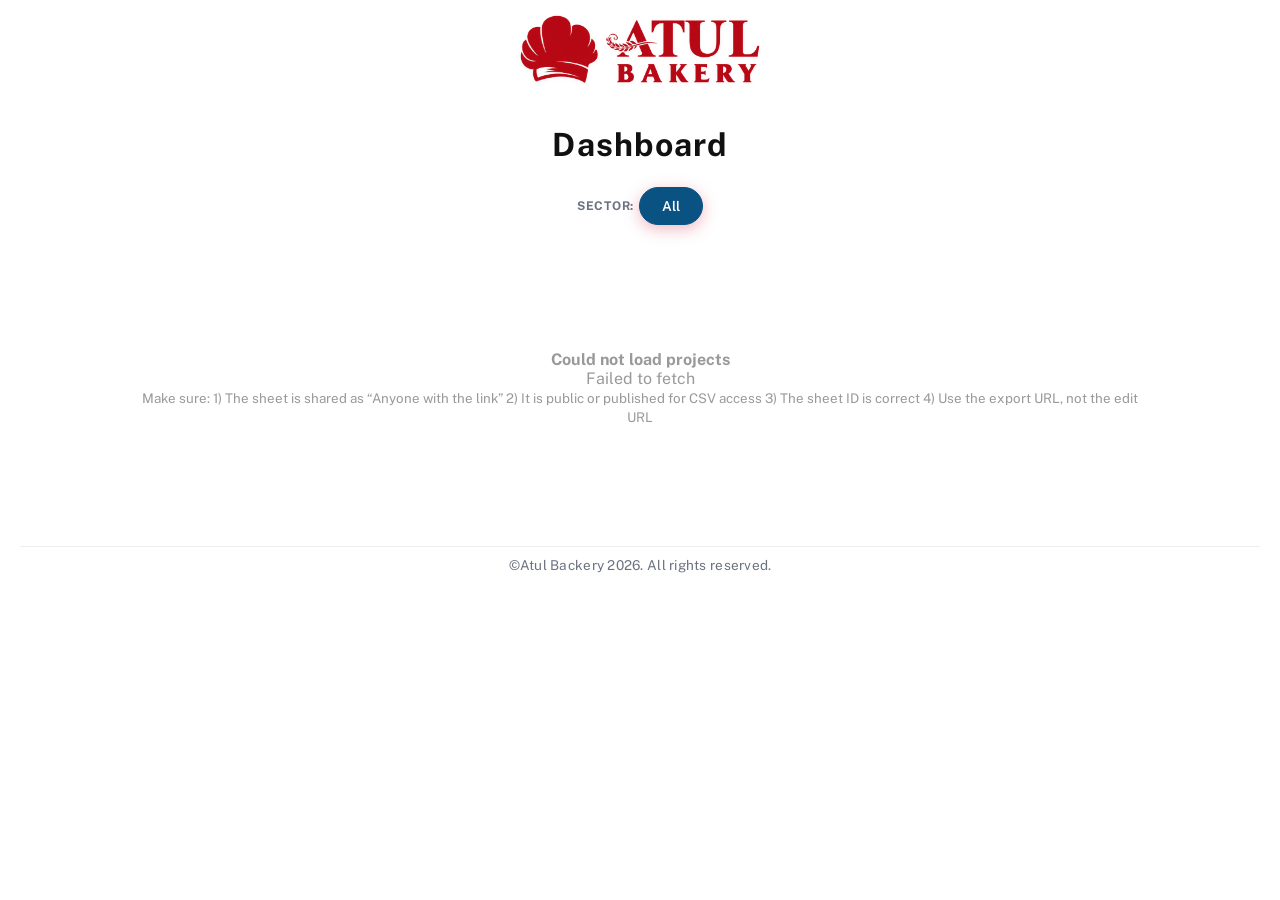
==== index.html @ d1827a09 "Add files via upload" ====
<!DOCTYPE html>
<html lang="en">
<head>
    <meta charset="UTF-8">
    <meta name="viewport" content="width=device-width, initial-scale=1.0">
    <title>Dashboard</title>
    <link href="https://fonts.googleapis.com/css2?family=Public+Sans:ital,wght@0,300;0,400;0,500;0,600;0,700;1,400;1,600&family=Lora:wght@600&family=Playfair+Display:wght@700&display=swap" rel="stylesheet">
    <link rel="stylesheet" href="style.css">
</head>
<body>

    <div class="container">
        <div class="page-header">
            <div class="eyebrow">
                <img src="Atul Bakery Logo.png" alt="" class="nav-logo">
            </div>
            <h1 class="title">Dashboard</h1>
            
            <div class="filters-bar" id="filters-container">
                <span class="fl">Sector:</span>
                <button class="fb active" type="button" onclick="filter('All', this)">All</button>
            </div>

            <div class="portfolio-grid" id="portfolio-grid"></div>
        </div>
    </div>

    <footer class="main-footer">
        <p>&copy;Atul Backery 2026. All rights reserved.</p>
    </footer>

    <script>
        // ── THEME COLORS ──────────────────────────────────────────────
        const THEME = '#0a5282';
        const THEME1 = '#F9FAFB';

        // ── INDUSTRY CONFIG ───────────────────────────────────────────
        const IC = {
    'Lead': {bg: THEME1},
    'Sales':    {bg: THEME1},
    'Finance': {bg: THEME1}
        };

        // ── GOOGLE SHEET CONFIG ───────────────────────────────────────
        const SHEET_URL = "https://docs.google.com/spreadsheets/d/1YdhIhmyRebWQABDHykCsyo1JtKIO3J5lsD_0U9uMmq8/edit?usp=sharing";
        const SHEET_GID = "0";

        function resolveSheetId(url) {
            const match = url.match(/\/spreadsheets\/d\/([a-zA-Z0-9-_]+)/i);
            return match ? match[1] : "1YdhIhmyRebWQABDHykCsyo1JtKIO3J5lsD_0U9uMmq8";
        }

        const SHEET_ID = resolveSheetId(SHEET_URL);
        const sheetUrl = `https://docs.google.com/spreadsheets/d/${SHEET_ID}/gviz/tq?tqx=out:csv&gid=${SHEET_GID}`;

        let DATA = [];
        let AF = 'All';
        let isViewingGoogleSheets = false;

        // ── DATA LOADER ───────────────────────────────────────────────
        async function loadDataFromSheet() {
            try {
                const controller = new AbortController();
                const timeoutId = setTimeout(() => controller.abort(), 10000);

                const response = await fetch(sheetUrl, { signal: controller.signal });
                clearTimeout(timeoutId);

                if (!response.ok) throw new Error(`Sheet link failed (${response.status})`);

                const csvData = await response.text();
                if (!csvData || csvData.length === 0) throw new Error("Sheet returned empty data");

                const rows = csvData.split('\n').filter(row => row.trim()).slice(1);

                DATA = rows.map((row, idx) => {
                    const cols = row.split(/,(?=(?:(?:[^"]*"){2})*[^"]*$)/);
                    if (cols.length < 5) {
                        console.warn(`⚠️ Row ${idx} has only ${cols.length} columns (need 5):`, row);
                        return null;
                    }
                    return {
                        title:        cols[0]?.replace(/"/g, '').trim(),
                        industry:     cols[1]?.replace(/"/g, '').trim(),
                        description:  cols[2]?.replace(/"/g, '').trim(),
                        dashboardUrl: cols[3]?.replace(/"/g, '').trim(),
                        imageUrl:     cols[4]?.replace(/"/g, '').trim()
                    };
                }).filter(p => p !== null && p.title !== "");

                if (DATA.length === 0) throw new Error("No valid projects found in sheet");

                refresh();
            } catch (error) {
                console.error("❌ Error loading sheet:", error);
                document.getElementById('portfolio-grid').innerHTML =
                    `<div style="grid-column:1/-1;text-align:center;padding:100px;color:#999;">
                        <strong>Could not load projects</strong><br>
                        ${error.message}<br>
                        <small>Make sure: 1) The sheet is shared as “Anyone with the link” 2) It is public or published for CSV access 3) The sheet ID is correct 4) Use the export URL, not the edit URL</small>
                    </div>`;
            }
        }

        // ── HELPERS & FILTERS ─────────────────────────────────────────
        function gc(ind) {
            for (const [k, v] of Object.entries(IC)) {
                if (ind && ind.toLowerCase().includes(k.toLowerCase())) return v;
            }
            return {bg: THEME1};
        }

        function isGoogleSheet(industry) {
            return industry && industry.trim().toLowerCase() === 'google sheet';
        }

        function buildFilters() {
            const bar = document.getElementById('filters-container');
            if (!bar) return;
            bar.innerHTML = '<span class="fl">Sector:</span><button class="fb active" type="button" onclick="filter(\'All\', this)">All</button>';

            [...new Set(DATA.map(p => p.industry))].forEach(ind => {
                if (ind) {
                    const b = document.createElement('button');
                    b.className = 'fb';
                    b.type = 'button';
                    b.textContent = isGoogleSheet(ind) ? 'Google Sheets' : ind;
                    b.onclick = (e) => filter(ind, e.target);
                    bar.appendChild(b);
                }
            });
        }

        function filter(v, btn) {
            AF = v;
            isViewingGoogleSheets = (v.toLowerCase() === 'google sheet');

            document.querySelectorAll('.fb').forEach(b => b.classList.remove('active'));
            if (btn) {
                btn.classList.add('active');
            } else {
                document.querySelectorAll('.fb').forEach(b => {
                    if (b.textContent.trim().toLowerCase() === v.toLowerCase()) {
                        b.classList.add('active');
                    }
                });
            }

            applyCurrentView();
        }

        function openGoogleSheetsGroup() {
            isViewingGoogleSheets = true;
            document.querySelectorAll('.fb').forEach(b => {
                b.classList.toggle('active', b.textContent.trim().toLowerCase() === 'google sheet');
            });
            applyCurrentView();
        }

        function closeGoogleSheetsGroup() {
            isViewingGoogleSheets = false;
            AF = 'All';
            document.querySelectorAll('.fb').forEach(b => {
                b.classList.toggle('active', b.textContent.trim().toLowerCase() === 'all');
            });
            applyCurrentView();
        }

        function applyCurrentView() {
            if (isViewingGoogleSheets) {
                const sheetsList = DATA.filter(p => isGoogleSheet(p.industry));
                renderNestedSheets(sheetsList);
            } else {
                const list = AF === 'All' ? DATA : DATA.filter(p => p.industry === AF);
                renderMainGrid(list);
            }
        }

        // ── RENDER FUNCTIONS ──────────────────────────────────────────
        function renderMainGrid(list) {
            const g = document.getElementById('portfolio-grid');

            if (!list.length) {
                g.innerHTML = '<div style="grid-column:1/-1;text-align:center;padding:100px;">No projects found.</div>';
                return;
            }

            const standardItems = [];
            const sheetItems = [];

            list.forEach(p => {
                if (isGoogleSheet(p.industry)) {
                    sheetItems.push(p);
                } else {
                    standardItems.push(p);
                }
            });

            let html = '';

            // Render consolidated Google Sheets container card (without custom border)
            if (sheetItems.length > 0) {
                const previewImg = sheetItems[0].imageUrl || 'https://via.placeholder.com/400x200?text=Google+Sheets';
                html += `
                    <div class="portfolio-card google-sheets-folder" onclick="openGoogleSheetsGroup()" style="cursor:pointer;">
                        <div class="card-header">
                            <span class="industry-badge" style="background-color:${THEME1}; color:${THEME}; font-weight:700;">Google Sheets</span>
                            <div class="image-container">
                                <img src="${previewImg}" alt="Google Sheets Collection"
                                    onerror="this.src='https://via.placeholder.com/400x200?text=Google+Sheets'">
                            </div>
                        </div>
                        <div class="portfolio-info">
                            <h3>Google Sheets</h3>
                            <div class="desc-container">
                                <p class="description">Collection of internal tracking and operational sheets (${sheetItems.length} total).</p>
                            </div>
                            <div class="open-btn" style="background:${THEME}">Open Collection (${sheetItems.length}) →</div>
                        </div>
                    </div>`;
            }

            // Render standard project cards
            html += standardItems.map(p => {
                const c = gc(p.industry);
                return `
                    <div class="portfolio-card" onclick="window.open('${p.dashboardUrl}', '_blank')">
                        <div class="card-header">
                            <span class="industry-badge" style="background-color:${c.bg}">${p.industry}</span>
                            <div class="image-container">
                                <img src="${p.imageUrl}" alt="${p.title}"
                                    onerror="this.src='https://via.placeholder.com/400x200?text=Preview+Coming+Soon'">
                            </div>
                        </div>
                        <div class="portfolio-info">
                            <h3>${p.title}</h3>
                            <div class="desc-container" data-fulltext="${p.description}">
                                <p class="description">${p.description}</p>
                            </div>
                            <div class="open-btn" style="background:${THEME}">View Dashboard →</div>
                        </div>
                    </div>`;
            }).join('');

            g.innerHTML = html;
        }

        function renderNestedSheets(sheetsList) {
            const g = document.getElementById('portfolio-grid');

            const backBanner = `
                <div style="grid-column: 1 / -1; display:flex; justify-content:space-between; align-items:center; margin-bottom: 20px; padding: 14px 20px; background: #f0f4f8; border-radius: 8px;">
                    <span style="font-weight: 600; font-size: 1.1rem; color: #1f2937;">Google Sheets Collection (${sheetsList.length})</span>
                    <button type="button" onclick="closeGoogleSheetsGroup()" style="padding: 8px 16px; border:none; background:${THEME}; color:#fff; border-radius:6px; cursor:pointer; font-weight:600;">← Back to All</button>
                </div>`;

            const cards = sheetsList.map(p => `
                <div class="portfolio-card" onclick="window.open('${p.dashboardUrl}', '_blank')">
                    <div class="card-header">
                        <span class="industry-badge" style="background-color:${THEME1}">Google sheet</span>
                        <div class="image-container">
                            <img src="${p.imageUrl}" alt="${p.title}"
                                onerror="this.src='https://via.placeholder.com/400x200?text=Sheet+Preview'">
                        </div>
                    </div>
                    <div class="portfolio-info">
                        <h3>${p.title}</h3>
                        <div class="desc-container" data-fulltext="${p.description}">
                            <p class="description">${p.description}</p>
                        </div>
                        <div class="open-btn" style="background:${THEME}">Open Sheet ↗</div>
                    </div>
                </div>
            `).join('');

            g.innerHTML = backBanner + cards;
        }

        function refresh() {
            buildFilters();
            applyCurrentView();
        }

        loadDataFromSheet();
    </script>
</body>
</html>
---- style.css ----
@import url('https://fonts.googleapis.com/css2?family=Public+Sans:ital,wght@0,300;0,400;0,500;0,600;0,700;1,400;1,600&family=Lora:wght@600&family=Playfair+Display:wght@700&display=swap');

*, *::before, *::after { margin: 0; padding: 0; box-sizing: border-box; }

:root {
    --bg: #F8F9FA;
    --white: #ffffff;
    --text: #111827;
    --muted: #6B7280;
    --border: #E5E7EB;
    --accent: #0a5282;
    --shadow-sm: 0 1px 2px 0 rgba(0,0,0,0.05);
    --framer-font-family: "Public Sans", "Public Sans Placeholder", sans-serif;
    --framer-font-family-bold: "Public Sans", sans-serif;
    --framer-font-family-bold-italic: "Public Sans", sans-serif;
    --framer-font-family-italic: "Public Sans", "Public Sans Placeholder", sans-serif;
}

body {
    background-color: #ffffff;
    font-family: var(--framer-font-family);
    color: var(--text);
    padding: 20px;
    padding-top: 2px !important;
}

.container { max-width: 1200px; margin: 0 auto; margin-top:0px !important; padding-top:0px !important; }

/* HEADER */
.page-header {width : 100%; padding-top: 0px; padding-bottom: 0px; margin: 0; text-align: center; }
.eyebrow { margin-bottom: 0px !important; gap: 4px; margin-top:0px; display: flex! important; justify-content:center; align-items:center;padding-bottom: 0px !important;}
/* Specific Logo Sizing */
.nav-logo {
    height: 90px;    /* Reduced from 32px for a more subtle, high-end look */
    width: auto;     /* Maintains aspect ratio */
    padding: 5px;      /* Ensures no internal padding is pushing space */
    margin : 0;
    margin-top: 2px !important;
    filter: drop-shadow(0 1px 2px rgba(0,0,0,0.05));
}
.title { font-family: var(--framer-font-family-bold); font-size: 3.5 rem; font-weight: 1500; margin-bottom: 24px; color: #111;letter-spacing: 0.04em; margin-top:-18px; padding-top:50px !important;}

/* FILTERS */
.filters-bar { display: flex; justify-content: center; align-items: center; gap: 5px; flex-wrap: wrap; margin: 0 auto 30px auto; max-width: 1000px; padding-bottom: 0 !important;}
.fl { font-size: 0.75rem; font-weight: 700; color: var(--muted); text-transform: uppercase; letter-spacing: 0.06em; font-family: var(--framer-font-family); }
.fb {
    padding: 10px 22px; border-radius: 50px;
    border: 1.5px solid var(--border);
    background: var(--white); color: var(--muted);
    font-size: 0.85rem; font-weight: 600;
    cursor: pointer; transition: all 0.25s ease;
    box-shadow: var(--shadow-sm);
    font-family: var(--framer-font-family);
}
.fb:hover { border-color: var(--accent); color: var(--accent); transform: translateY(-2px); box-shadow: 0 4px 12px rgba(210,52,80,0.15); }
.fb.active { background: var(--accent); color: #fff; border-color: var(--accent); box-shadow: 0 4px 16px rgba(210,52,80,0.35); }

/* GRID */
.portfolio-grid {
    display: grid;
    grid-template-columns: repeat(3, 1fr);
    gap: 24px;
    align-items: stretch;   /* all cards same height in each row */
    margin-top: -5px !important;
    padding-top: 0 !important;
}

/* CARD — fixed uniform height */
.portfolio-card {
    background: #ffffff;
    border-radius: 16px;
    border: 4px solid transparent;
    overflow: visible !important;
    display: flex;
    flex-direction: column;
    height: 380px;           /* fixed height — every card identical */
    transition: all 0.35s cubic-bezier(0.165,0.84,0.44,1);
    box-shadow: var(--shadow-sm);
    cursor: pointer;
    animation: fadeInUp 0.4s ease both;
}
.portfolio-card:hover { transform: translateY(-6px); box-shadow: 0 16px 36px rgba(0,0,0,0.11); border-color: #f7f8ff !important; }
 
/* IMAGE */
.card-header { height: 185px; width: 100%; overflow: hidden; background: #f3f4f6; position: relative; flex-shrink: 0;}
.image-container { width: 100%; height: 100%; }
.image-container img { width: 100%; height: 100%; object-fit: cover; display: block; transition: transform 0.6s cubic-bezier(0.165,0.84,0.44,1); }
.portfolio-card:hover .image-container img { transform: scale(1.07); }
.industry-badge {
    position: absolute; top: 14px; left: 14px;
    color: black; padding: 5px 13px; border-radius: 12px;
    font-size: 0.65rem; font-weight: 700; z-index: 10;
    text-transform: uppercase; letter-spacing: 0.06em;
    box-shadow: 0 2px 8px rgba(0,0,0,0.2);
    font-family: var(--framer-font-family-bold);
}

/* CONTENT */
.portfolio-info {
    padding: 16px 18px 18px;
    display: flex;
    flex-direction: column;
    flex: 1;
    overflow: visible !important;
    position: relative;
}
.portfolio-info h3 {
    text-align : left !important;
    font-family: 'Lora', serif;
    font-size: 1.05rem; color: #111;
    line-height: 1.35; margin-bottom: 8px;
    display: -webkit-box;
    -webkit-line-clamp: 2;
    -webkit-box-orient: vertical;
    overflow: hidden;
    flex-shrink: 0;
}
.desc-container {
    position: relative;
    flex: 1;
    display: flex;
    flex-direction: column;
    overflow: visible !important; /* CRITICAL: Allows the card to show */
    cursor: default;
}
.description {
    font-size: 0.82rem; color: var(--muted);
    line-height: 1.6;
    display: -webkit-box;
    -webkit-line-clamp: 3;
    -webkit-box-orient: vertical;
    overflow: hidden;
    flex: 1;
    font-family: var(--framer-font-family);
    text-align: justify;
    text-justify: inter-word;
    transition: all 0.3s ease;
    position: relative;
    pointer-events: none;
    z-index:5;
}

/* 3. THE CLASSY FLOATING CARD */
.desc-container::after {
    content: attr(data-fulltext);
    position: absolute;
    bottom: 120%; 
    left: 50%;
    transform: translateX(-50%) translateY(10px);
    width: 300px;
    padding: 15px;
    background: #ffffff;
    color: var(--text);
    border-radius: 12px;
    box-shadow: 0 20px 25px -5px rgba(0,0,0,0.15);
    border: 1px solid var(--border);
    z-index: 9999;
    opacity: 0;
    visibility: hidden;
    transition: all 0.3s ease;
    font-size: 0.85rem;
    line-height: 1.5;
    white-space: normal;
    pointer-events: none;
}
.desc-container::before {
    content: '';
    position: absolute;
    bottom: 105%;
    left: 50%;
    transform: translateX(-50%) translateY(10px);
    border-width: 8px 8px 0 8px;
    border-style: solid;
    border-color: #ffffff transparent transparent transparent;
    z-index: 10000;
    opacity: 0;
    visibility: hidden;
    transition: all 0.3s ease;
}
/* TRIGGER ON CONTAINER HOVER */
.desc-container:hover::after,
.desc-container:hover::before {
    opacity: 1;
    visibility: visible;
    transform: translateX(-50%) translateY(0);
}
/* BUTTON — always pinned to bottom */
.open-btn {
    color: white;
    padding: 8px 16px; border-radius: 8px;
    display: inline-block; width: fit-content;
    font-size: 0.75rem; font-weight: 700;
    transition: opacity 0.2s;
    letter-spacing: 0.03em;
    margin-top: 12px;
    flex-shrink: 0;
    font-family: var(--framer-font-family-bold);
    position: relative;
    z-index: 10; /* Ensures button is always on a stable layer */
}
.open-btn:hover { opacity: 0.85; }

.main-footer {
    width: 100%;
    padding: 10px 0; /* Vertical breathing room at the bottom */
    text-align: center;
    border-top: 1px solid #eeeeee; /* Subtle line to separate from project cards */
    margin-top: 20px;
  }

.main-footer p {
    font-family: 'Public Sans', sans-serif;
    font-size: 0.85rem;
    color: #6b7280; /* Professional cool grey */
    letter-spacing: 0.02em;
}

@keyframes fadeInUp { from { transform: translateY(20px); opacity: 0; } to { transform: translateY(0); opacity: 1; } }

@media (max-width: 960px) { .portfolio-grid { grid-template-columns: repeat(2,1fr); } }
@media (max-width: 600px) { .title { font-size: 2.2rem; } .portfolio-grid { grid-template-columns: 1fr; } .fb { padding: 8px 16px; font-size: 0.8rem; } }
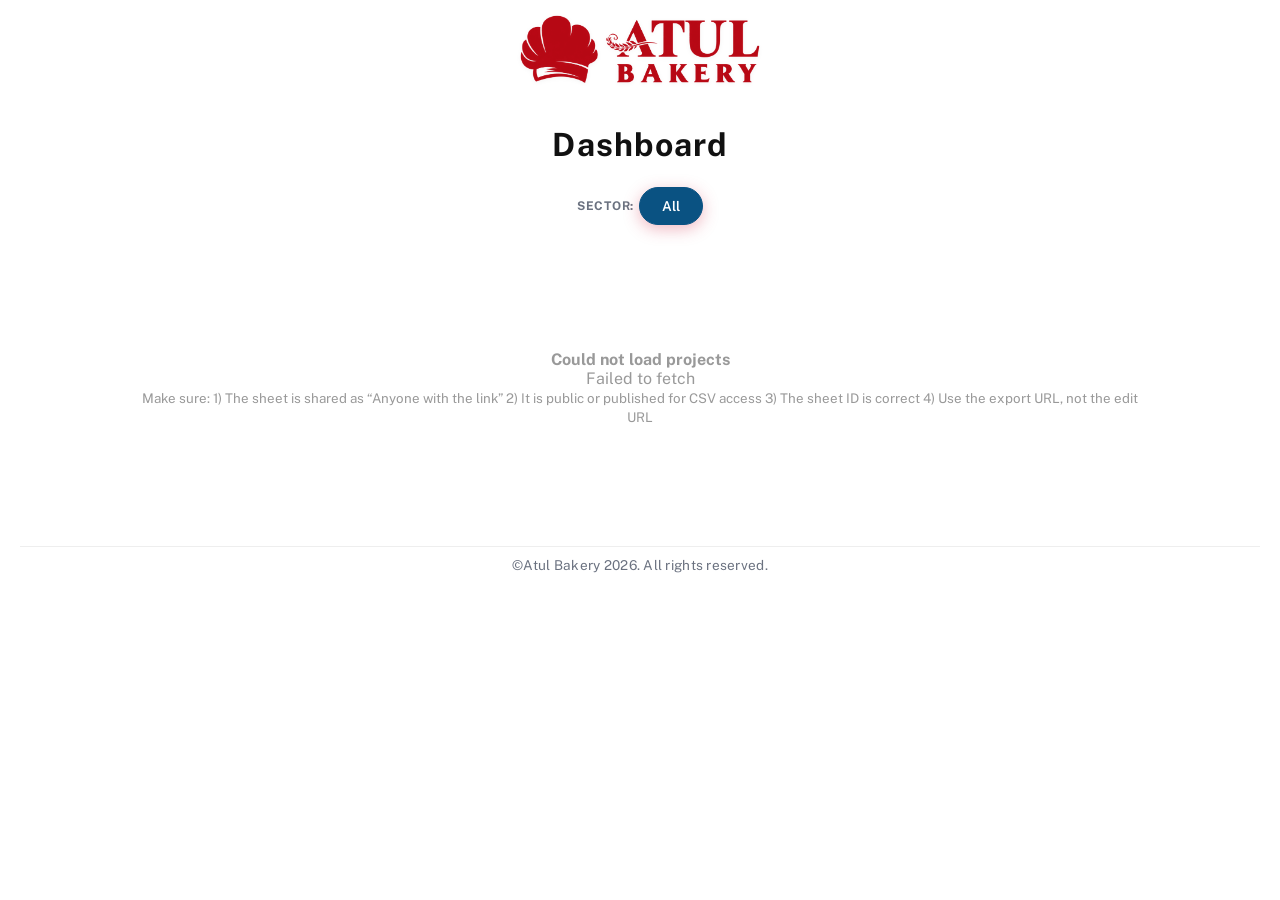
==== commit e339f66d: "Update index.html" ====
--- a/index.html
+++ b/index.html
@@ -26,7 +26,7 @@
     </div>
 
     <footer class="main-footer">
-        <p>&copy;Atul Backery 2026. All rights reserved.</p>
+        <p>&copy;Atul Bakery 2026. All rights reserved.</p>
     </footer>
 
     <script>
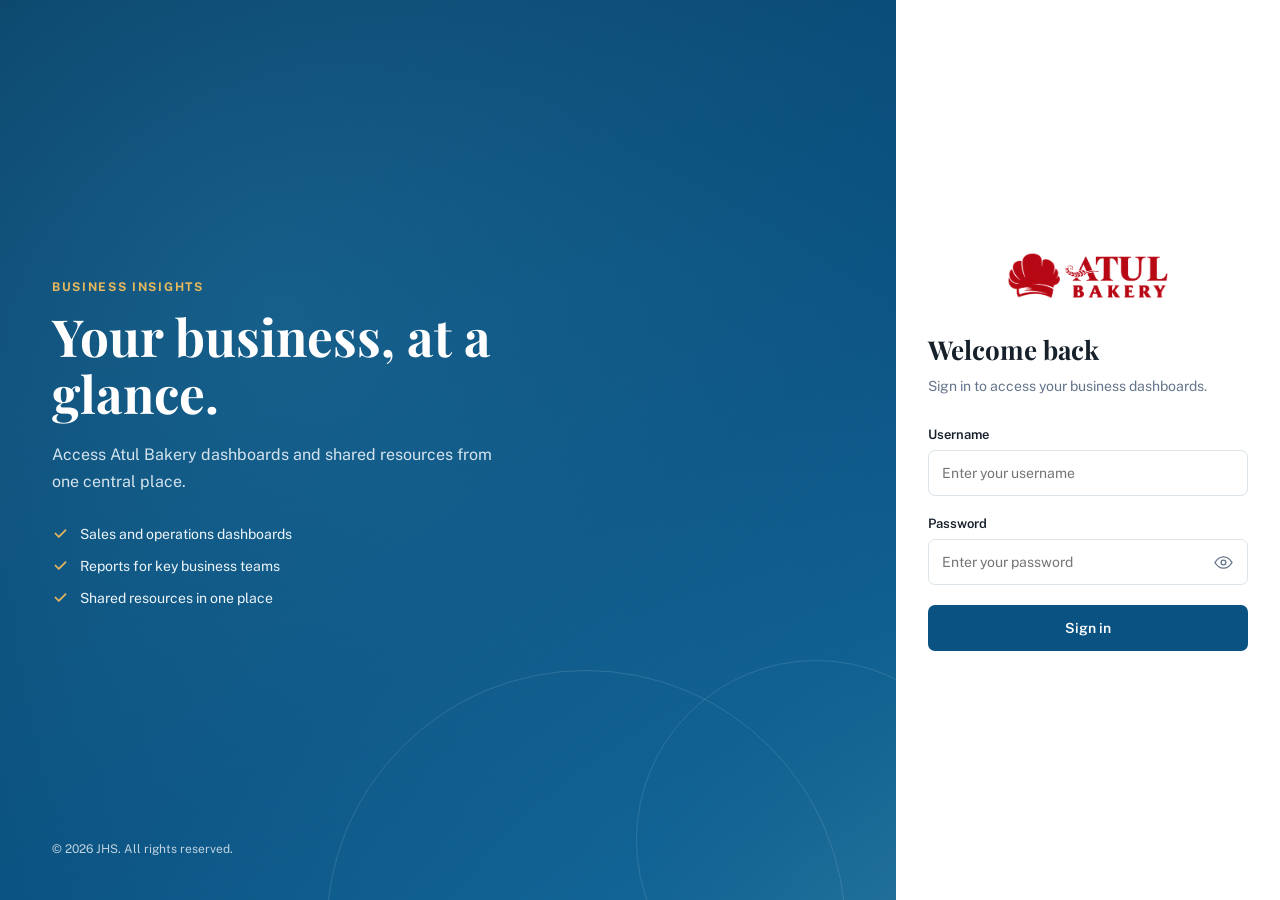
==== commit 5c7ce83d: "Add files via upload" ====
--- a/index.html
+++ b/index.html
@@ -4,6 +4,18 @@
     <meta charset="UTF-8">
     <meta name="viewport" content="width=device-width, initial-scale=1.0">
     <title>Dashboard</title>
+    <script>
+        let isAuthenticated = false;
+        try {
+            isAuthenticated = sessionStorage.getItem('atulBakeryAuthenticated') === 'true';
+        } catch (error) {
+            console.error('Could not read the sign-in session:', error);
+        }
+
+        if (!isAuthenticated) {
+            window.location.replace('login.html');
+        }
+    </script>
     <link href="https://fonts.googleapis.com/css2?family=Public+Sans:ital,wght@0,300;0,400;0,500;0,600;0,700;1,400;1,600&family=Lora:wght@600&family=Playfair+Display:wght@700&display=swap" rel="stylesheet">
     <link rel="stylesheet" href="style.css">
 </head>
@@ -36,9 +48,10 @@
 
         // ── INDUSTRY CONFIG ───────────────────────────────────────────
         const IC = {
-    'Lead': {bg: THEME1},
     'Sales':    {bg: THEME1},
-    'Finance': {bg: THEME1}
+    'Finance': {bg: THEME1},    'Purchase':{bg: THEME1},
+    'Operations':{bg: THEME1},
+    'MIS':{bg: THEME1}
         };
 
         // ── GOOGLE SHEET CONFIG ───────────────────────────────────────
@@ -237,7 +250,7 @@
                             <div class="desc-container" data-fulltext="${p.description}">
                                 <p class="description">${p.description}</p>
                             </div>
-                            <div class="open-btn" style="background:${THEME}">View Dashboard →</div>
+                            <div class="open-btn" style="background:${THEME}">View→</div>
                         </div>
                     </div>`;
             }).join('');
